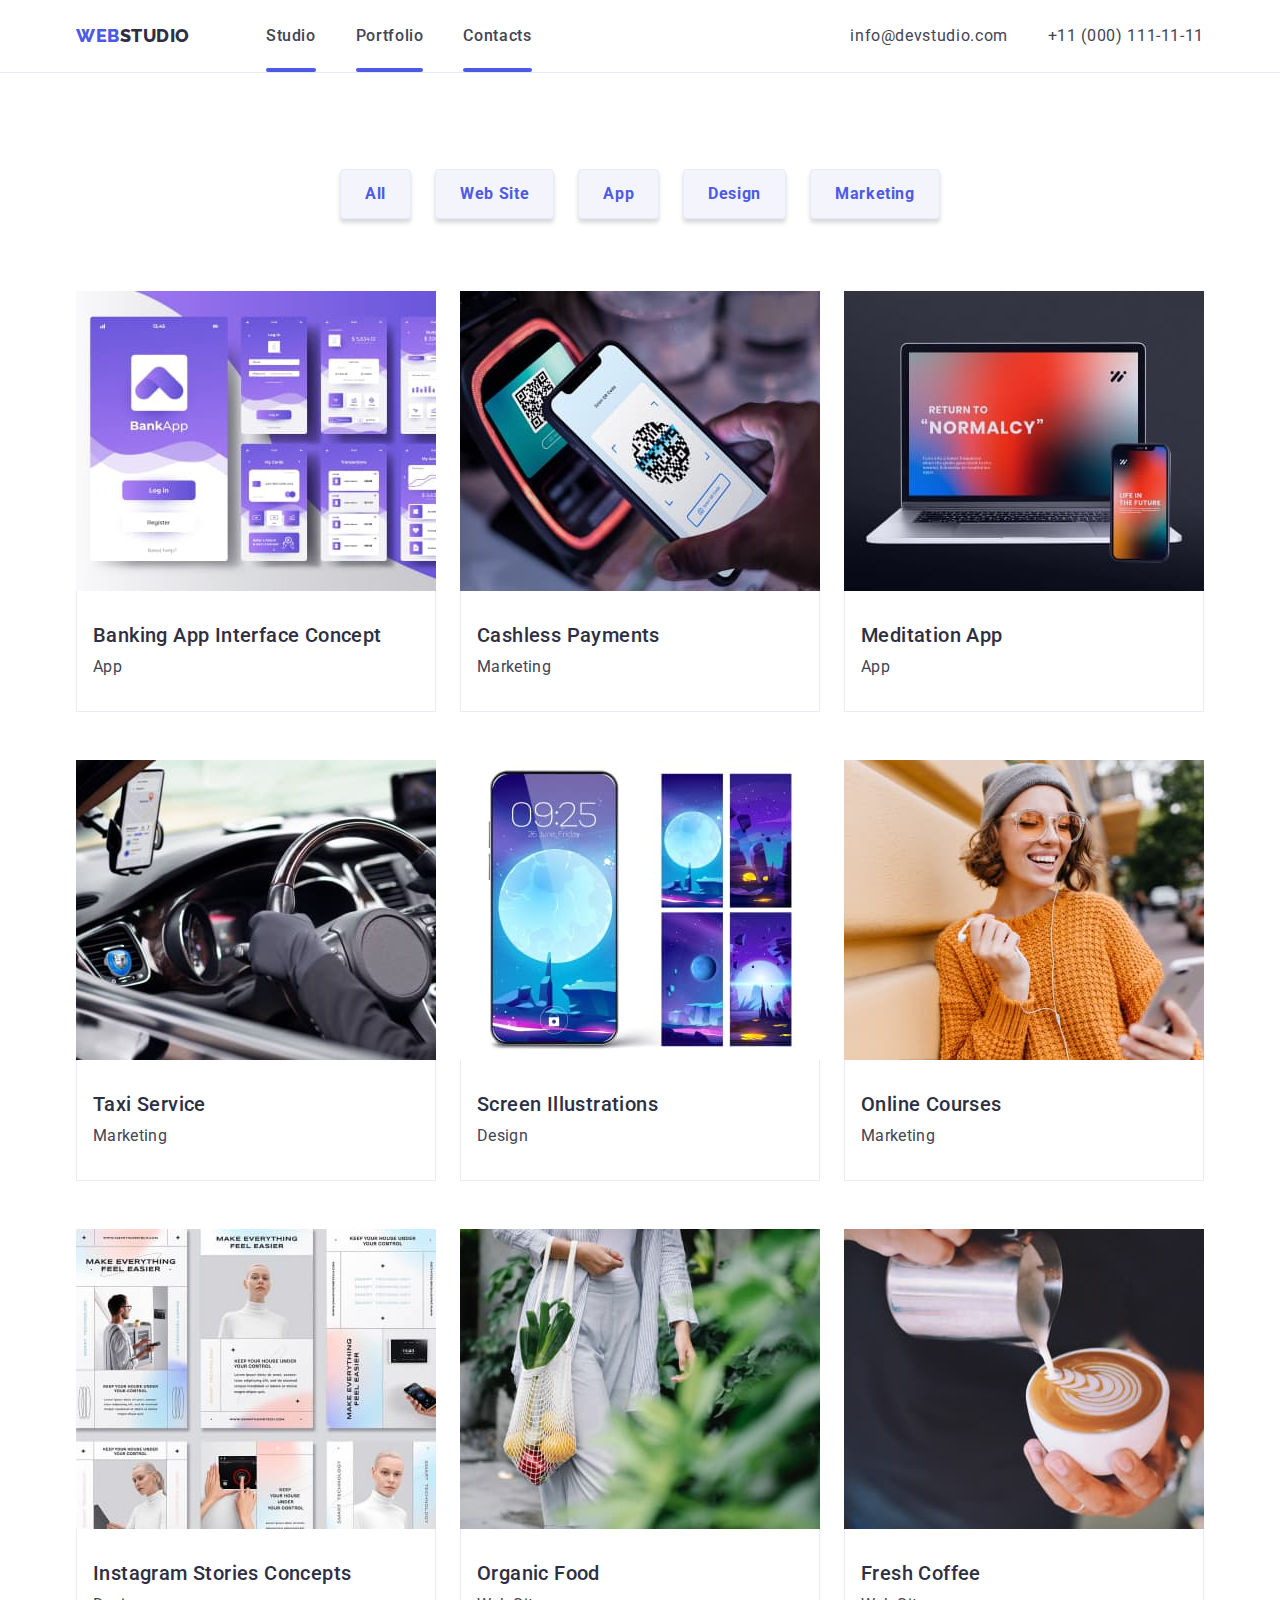
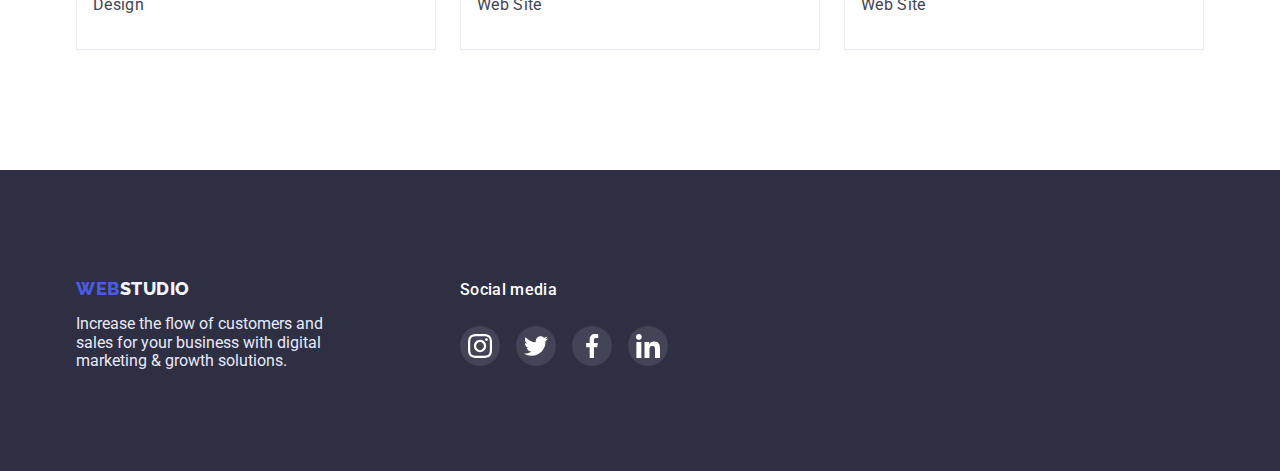
==== portfolio.html @ 88626287 "Initial commit" ====
<!DOCTYPE html>
<html lang="en">
  <head>
    <meta charset="UTF-8" />
    <meta
      name="Studio creating websites for any demand"
      content="width=device-width, initial-scale=1.0"
    />
    <title class="headlines-two">Web Studio(Version 3)</title>

    <link
      rel="stylesheet"
      href="https://cdn.jsdelivr.net/npm/modern-normalize@1.1.0/modern-normalize.min.css"
    />
    <link rel="stylesheet" href="./css/styles.css" />
  </head>

  <body class="body-style">
    <section class="bottom-border">
      <header class="container header-container">
        <nav class="header-container">
          <a href="./index.html"
            ><span class="headerlogo-one">WEB</span
            ><span class="headerlogo-two">STUDIO</span></a
          >

          <ul class="uppermenu">
            <li class="uppermenu-item">
              <a class="link active-link" href="index.html">Studio</a>
            </li>
            <li class="uppermenu-item">
              <a class="link active-link" href="portfolio.html">Portfolio</a>
            </li>
            <li class="uppermenu-item">
              <a class="link active-link" href="">Contacts</a>
            </li>
          </ul>
        </nav>
        <address>
          <ul class="uppermenu">
            <li class="contacts-container">
              <a class="link-contacts" href="mailto:info@devstudio.com"
                >info@devstudio.com</a
              >
            </li>
            <li>
              <a class="link-contacts" href="tel:+110001111111"
                >+11 (000) 111-11-11</a
              >
            </li>
          </ul>
        </address>
      </header>
    </section>
    <main>
      <section class="portfolio-margin container">
        <h1 hidden>Portfolio of Our Works</h1>
        <ul class="filters-line">
          <li><button class="filter-buttons" type="button">All</button></li>
          <li>
            <button class="filter-buttons" type="button">Web Site</button>
          </li>
          <li><button class="filter-buttons" type="button">App</button></li>
          <li><button class="filter-buttons" type="button">Design</button></li>
          <li>
            <button class="filter-buttons" type="button">Marketing</button>
          </li>
        </ul>

        <ul class="portfolio-cards">
          <li>
            <a class="portfolio-shadows portfolio-item" href="#">
              <div class="card-content-box">
                <img
                  src="./images/portfolio-images/banking-app-interface-concept.jpg"
                  alt="example of banking app interface"
                  width="360"
                  height="300"
                />
                <div class="overlay">
                  <p class="overlay-text">
                    14 Stylish and User-Friendly App Design Concepts · Task
                    Manager App · Calorie Tracker App · Exotic Fruit Ecommerce
                    App · Cloud Storage App
                  </p>
                </div>
              </div>
              <div class="portfolio-cards-content">
                <h2 class="headlines-three">Banking App Interface Concept</h2>
                <p class="body-text">App</p>
              </div>
            </a>
          </li>
          <li>
            <a class="portfolio-shadows portfolio-item" href="">
              <div class="card-content-box">
                <img
                  src="./images/portfolio-images/cashless-payments.jpg"
                  alt="example of cashless payments"
                  width="360"
                  height="300"
                />
                <div class="overlay">
                  <p class="overlay-text">
                    14 Stylish and User-Friendly App Design Concepts · Task
                    Manager App · Calorie Tracker App · Exotic Fruit Ecommerce
                    App · Cloud Storage App
                  </p>
                </div>
              </div>
              <div class="portfolio-cards-content">
                <h2 class="headlines-three">Cashless Payments</h2>
                <p class="body-text">Marketing</p>
              </div>
            </a>
          </li>
          <li>
            <a class="portfolio-shadows portfolio-item" href="">
              <div class="card-content-box">
                <img
                  src="./images/portfolio-images/meditation-app.jpg"
                  alt="example of meditation app"
                  width="360"
                  height="300"
                />
                <div class="overlay">
                  <p class="overlay-text">
                    14 Stylish and User-Friendly App Design Concepts · Task
                    Manager App · Calorie Tracker App · Exotic Fruit Ecommerce
                    App · Cloud Storage App
                  </p>
                </div>
              </div>
              <div class="portfolio-cards-content">
                <h2 class="headlines-three">Meditation App</h2>
                <p class="body-text">App</p>
              </div>
            </a>
          </li>
          <li>
            <a class="portfolio-shadows portfolio-item" href="">
              <div class="card-content-box">
                <img
                  src="./images/portfolio-images/taxi-service.jpg"
                  alt="example of taxi service"
                  width="360"
                  height="300"
                />
                <div class="overlay">
                  <p class="overlay-text">
                    14 Stylish and User-Friendly App Design Concepts · Task
                    Manager App · Calorie Tracker App · Exotic Fruit Ecommerce
                    App · Cloud Storage App
                  </p>
                </div>
              </div>
              <div class="portfolio-cards-content">
                <h2 class="headlines-three">Taxi Service</h2>
                <p class="body-text">Marketing</p>
              </div>
            </a>
          </li>
          <li>
            <a class="portfolio-shadows portfolio-item" href="">
              <div class="card-content-box">
                <img
                  src="./images/portfolio-images/screen-illustrations.jpg"
                  alt="example of screen illustrations"
                  width="360"
                  height="300"
                />
                <div class="overlay">
                  <p class="overlay-text">
                    14 Stylish and User-Friendly App Design Concepts · Task
                    Manager App · Calorie Tracker App · Exotic Fruit Ecommerce
                    App · Cloud Storage App
                  </p>
                </div>
              </div>
              <div class="portfolio-cards-content">
                <h2 class="headlines-three">Screen Illustrations</h2>
                <p class="body-text">Design</p>
              </div>
            </a>
          </li>
          <li>
            <a class="portfolio-shadows portfolio-item" href="">
              <div class="card-content-box">
                <img
                  src="./images/portfolio-images/online-courses.jpg"
                  alt="example of online courses"
                  width="360"
                  height="300"
                />
                <div class="overlay">
                  <p class="overlay-text">
                    14 Stylish and User-Friendly App Design Concepts · Task
                    Manager App · Calorie Tracker App · Exotic Fruit Ecommerce
                    App · Cloud Storage App
                  </p>
                </div>
              </div>
              <div class="portfolio-cards-content">
                <h2 class="headlines-three">Online Courses</h2>
                <p class="body-text">Marketing</p>
              </div>
            </a>
          </li>
          <li>
            <a class="portfolio-shadows portfolio-item" href="">
              <div class="card-content-box">
                <img
                  src="./images/portfolio-images/instagram-stories-concept.jpg"
                  alt="example of instagram stories"
                  width="360"
                  height="300"
                />
                <div class="overlay">
                  <p class="overlay-text">
                    14 Stylish and User-Friendly App Design Concepts · Task
                    Manager App · Calorie Tracker App · Exotic Fruit Ecommerce
                    App · Cloud Storage App
                  </p>
                </div>
              </div>
              <div class="portfolio-cards-content">
                <h2 class="headlines-three">Instagram Stories Concepts</h2>
                <p class="body-text">Design</p>
              </div>
            </a>
          </li>
          <li>
            <a class="portfolio-shadows portfolio-item" href="">
              <div class="card-content-box">
                <img
                  src="./images/portfolio-images/organic-food.jpg"
                  alt="example of organic food web-site"
                  width="360"
                  height="300"
                />
                <div class="overlay">
                  <p class="overlay-text">
                    14 Stylish and User-Friendly App Design Concepts · Task
                    Manager App · Calorie Tracker App · Exotic Fruit Ecommerce
                    App · Cloud Storage App
                  </p>
                </div>
              </div>
              <div class="portfolio-cards-content">
                <h2 class="headlines-three">Organic Food</h2>
                <p class="body-text">Web Site</p>
              </div>
            </a>
          </li>
          <li>
            <a class="portfolio-shadows portfolio-item" href="">
              <div class="card-content-box">
                <img
                  src="./images/portfolio-images/fresh-coffee.jpg"
                  alt="example of fresh coffee web-site"
                  width="360"
                  height="300"
                />
                <div class="overlay">
                  <p class="overlay-text">
                    14 Stylish and User-Friendly App Design Concepts · Task
                    Manager App · Calorie Tracker App · Exotic Fruit Ecommerce
                    App · Cloud Storage App
                  </p>
                </div>
              </div>
              <div class="portfolio-cards-content">
                <h2 class="headlines-three">Fresh Coffee</h2>
                <p class="body-text">Web Site</p>
              </div>
            </a>
          </li>
        </ul>
      </section>
    </main>
    <footer class="background-footer">
      <div class="container footer-logo-container">
        <div>
          <a class="link" href="index.html">
            <span class="footerlogo-one">WEB</span
            ><span class="footerlogo-two">STUDIO</span></a
          >
          <p class="white-text">
            Increase the flow of customers and sales for your business with
            digital marketing & growth solutions.
          </p>
        </div>
        <div class="footer-container">
          <p class="footer-text-medium">Social media</p>
          <ul class="social-media-icons-list">
            <li>
              <a
                class="footer-icons-button"
                href="https://www.instagram.com/"
                target="_blank"
                rel="noopener noreferrer"
              >
                <svg class="social-media-footer-icons" width="24" height="24">
                  <use href="./images/svg/icons.svg#instagram"></use>
                </svg>
              </a>
            </li>
            <li>
              <a
                class="footer-icons-button"
                href="https://twitter.com/"
                target="_blank"
                rel="noopener noreferrer"
              >
                <svg class="social-media-footer-icons" width="24" height="24">
                  <use href="./images/svg/icons.svg#twitter"></use>
                </svg>
              </a>
            </li>
            <li>
              <a
                class="footer-icons-button"
                href="https://facebook.com/"
                target="_blank"
                rel="noopener noreferrer"
              >
                <svg class="social-media-footer-icons" width="24" height="24">
                  <use href="./images/svg/icons.svg#facebook"></use>
                </svg>
              </a>
            </li>
            <li>
              <a
                class="footer-icons-button"
                href="https://linkedin.com/"
                target="_blank"
                rel="noopener noreferrer"
              >
                <svg class="social-media-footer-icons" width="24" height="24">
                  <use href="./images/svg/icons.svg#linkedin"></use>
                </svg>
              </a>
            </li>
          </ul>
        </div>
      </div>
    </footer>
  </body>
</html>
---- css/styles.css ----
@import url("https://fonts.googleapis.com/css2?family=Raleway:wght@400;500;600;700;800;900&display=swap");
@import url("https://fonts.googleapis.com/css2?family=Roboto:wght@100;300;400;500;700;900&display=swap");

/* MAIN SETTINGS */
:root {
  --primary-brand-iris: #4d5ae5;
  --pressed-state-ocean: #404bbf;
  --dark-navy-blue: #2e2f42;
  --success-green: #31d0aa;
  --text-slate: #434455;
  --subtle-text-light-slate: #8e8f99;
  --accent-cornflower: #e7e9fc;
  --light-cloud: #f4f4fd;
  --white-text: #ffffff;
}
h1,
h2,
h3,
p {
  margin-top: 0;
  margin-bottom: 0;
}
ul {
  margin: 0;
  padding: 0;
}
img {
  display: block;
}
body {
  margin: 0;
  padding: 0;
}
.container {
  width: 1158px;
  margin-left: auto;
  margin-right: auto;
  padding-left: 15px;
  padding-right: 15px;
}
.is-hidden {
  visibility: hidden;
  pointer-events: none;
  opacity: 0;
}
/* -------------------------------------------------- */

.section-margin {
  padding-bottom: 120px;
  padding-top: 120px;
}
.second-section-margin {
  padding-top: 120px;
}
.header-container {
  display: flex;
  align-items: center;
  justify-content: space-between;
}
header {
  padding-top: 24px;
  padding-bottom: 24px;
}
.footer-container {
  display: flex;
  flex-direction: column;
  align-items: flex-start;
  margin-left: 120px;
}

.title {
  font-family: "Roboto", sans-serif;
  color: var(--dark-navy-blue);
  font-size: 56px;
  line-height: 1.5;
  letter-spacing: 0.02em;
}

/* HEADLINES */
.headlines-one {
  color: var(--white-text);
  font-size: 56px;
  font-weight: 700;
  line-height: 1.5;
  max-width: 500px;
  margin-left: auto;
  margin-right: auto;
  margin-bottom: 48px;
  letter-spacing: 0.02em;
  align-items: center;
}
.headlines-two {
  color: var(--dark-navy-blue);
  font-size: 36px;
  font-weight: 700;
  letter-spacing: 0.02em;
  text-align: center;
}
.headlines-three {
  color: var(--dark-navy-blue);
  font-size: 20px;
  font-weight: 500;
  letter-spacing: 0.02em;
  line-height: 24px;
}

/* -------------------------------------------------- */

.body-style {
  font-family: "Roboto", sans-serif;
  color: var(--dark-navy-blue);
}
.body-text {
  color: var(--text-slate);
  font-size: 16px;
  letter-spacing: 0.02em;
  line-height: 1.5;
  line-height: 24px;
  margin-top: 8px;
}
.body-text-medium {
  color: var(--white-text);
  font-size: 16px;
  letter-spacing: 0.02em;
  line-height: 1.5;
  line-height: 24px;
  margin-top: 8px;
  font-weight: 500;
}
.small-text {
  color: var(--text-slate);
  font-size: 12px;
  font-weight: 400;
  letter-spacing: 0.04em;
  padding-left: 16px;
  line-height: 14px;
  padding-bottom: 32px;
}

/* LINK */

.link {
  color: var(--text-slate);
  font-size: 118x;
  font-style: normal;
  font-weight: 500;
  line-height: 16px;
  letter-spacing: 0.04em;
  text-decoration: none;
  transition: color 250ms cubic-bezier(0.4, 0, 0.2, 1);
}
.link:hover,
.link:focus {
  color: var(--pressed-state-ocean);
}

.active-link {
  position: relative;
}

.active-link::after {
  position: absolute;
  display: block;
  content: "";
  width: 100%;
  height: 4px;
  background-color: var(--primary-brand-iris);
  border-radius: 2px;
  margin-top: 20px;
  margin-bottom: 20px;
}
.link-contacts {
  color: var(--text-slate);
  font-size: 118x;
  font-style: normal;
  font-weight: 400;
  line-height: 16px;
  letter-spacing: 0.04em;
  text-decoration: none;
  transition: color 250ms cubic-bezier(0.4, 0, 0.2, 1);
}
.contacts-container {
  margin-left: auto;
  margin-right: 40px;
}
.link-contacts:hover,
.link-contacts:focus {
  color: var(--pressed-state-ocean);
}
.link:active {
  color: var(--pressed-state-ocean);
}

.link-contacts:active {
  color: var(--pressed-state-ocean);
}

/* -------------------------------------------------- */

/* BUTTONS/ FILTERS */
.buttons {
  font-family: "Roboto", sans-serif;
  color: var(--white-text);
  font-size: 16px;
  font-weight: 500;
  background-color: var(--primary-brand-iris);
  line-height: 1.5;
  letter-spacing: 0.04em;
  border-radius: 4px;
  cursor: pointer;
  min-width: 169px;
  min-height: 56px;
  text-align: center;
  border: none;
  box-shadow: 0px 4px 4px rgba(0, 0, 0, 0.15);
  transition: background-color 250ms cubic-bezier(0.4, 0, 0.2, 1);
}
.buttons:hover,
.buttons:focus {
  background-color: var(--pressed-state-ocean);
}

.filters-line {
  display: flex;
  justify-content: center;
  list-style: none;
  gap: 24px;
  padding-bottom: 72px;
}
.filter-buttons {
  border: 1px solid var(--accent-cornflower);
  background-color: var(--light-cloud);
  color: var(--primary-brand-iris);
  font-size: 16px;
  font-weight: 700;
  line-height: 1.5;
  letter-spacing: 0.04em;
  border-radius: 4px;
  box-shadow: 0px 4px 4px rgba(0, 0, 0, 0.15);
  list-style: none;
  display: flex;
  padding: 12px 24px 12px 24px;
  cursor: pointer;
  transition: background-color 250ms cubic-bezier(0.4, 0, 0.2, 1),
    border 250ms cubic-bezier(0.4, 0, 0.2, 1),
    color 250ms cubic-bezier(0.4, 0, 0.2, 1),
    box-shadow 250ms cubic-bezier(0.4, 0, 0.2, 1);
}
.filter-buttons:hover,
.filter-buttons:focus {
  border: 1px solid var(--primary-brand-iris);
  background-color: var(--primary-brand-iris);
  color: var(--white-text);
  box-shadow: 0px 4px 4px rgba(0, 0, 0, 0.15);
}

/* -------------------------------------------------- */

/* BACKGROUNDS */

.background-top {
  background-image: linear-gradient(
      to right,
      rgba(46, 47, 66, 0.7),
      rgba(46, 47, 66, 0.7)
    ),
    url(../images/people-office.jpg);
  max-width: 1440px;
  background-size: cover;
  background-repeat: no-repeat;
  background-position: center;
  text-align: center;
  padding-top: 188px;
  padding-bottom: 188px;
  margin-left: auto;
  margin-right: auto;
}

.background-footer {
  display: flex;
  align-items: baseline;
  background-color: var(--dark-navy-blue);
  padding-top: 100px;
  padding-bottom: 100px;
}
.background-our-team {
  background-color: var(--light-cloud);
}
.footer-text-medium {
  color: var(--white-text);
  font-size: 16px;
  letter-spacing: 0.02em;
  line-height: 1.5;
  line-height: 24px;
  margin-top: 8px;
  font-weight: 500;
  margin-bottom: 16px;
}
.white-text {
  color: var(--accent-cornflower);
  font-size: 16px;
  font-weight: 400;
  max-width: 264px;
  margin-top: 16px;
}

/*appearance of team cards*/
.team-cards {
  list-style: none;
  justify-content: space-between;
  line-height: 8px;
  border-radius: 0px 0px 4px 4px;
  background-color: var(--white-text);
  text-align: center;
  box-shadow: 0px 1px 6px rgba(46, 47, 66, 0.08),
    0px 1px 1px rgba(46, 47, 66, 0.16), 0px 2px 1px rgba(46, 47, 66, 0.08);
}

.subtitle {
  margin-bottom: 8px;
}
.team-members {
  margin-top: 32px;
  margin-bottom: 32px;
  margin-left: 16px;
  margin-right: 16px;
}
/*team cards list*/
.list {
  list-style: none;
  display: flex;
  margin-top: 72px;
  gap: 24px;
}

.activities {
  display: flex;
  flex-wrap: wrap;
  flex-direction: column;
  align-items: flex-start;
}

.portfolio-cards {
  list-style: none;
  display: flex;
  flex-wrap: wrap;
  justify-content: space-between;
  line-height: 8px;
  column-gap: calc(100% - 2 * 24px) / 3;
  row-gap: 48px;
}
.portfolio-shadow {
  display: block;
}
.portfolio-item:focus,
.portfolio-shadows:hover {
  display: block;
  box-sizing: border-box;
  box-shadow: 0px 1px 6px rgba(46, 47, 66, 0.08),
    0px 1px 1px rgba(46, 47, 66, 0.16), 0px 2px 1px rgba(46, 47, 66, 0.08);
  transition: box-shadow 250ms cubic-bezier(0.4, 0, 0.2, 1);
}

.portfolio-item:hover .overlay {
  transform: translateY(0);

  display: block;
  box-shadow: 0px 1px 6px rgba(46, 47, 66, 0.08),
    0px 1px 1px rgba(46, 47, 66, 0.16), 0px 2px 1px rgba(46, 47, 66, 0.08);
}
.portfolio-item:focus .overlay {
  transform: translateY(0);
  transition: box-shadow 250ms cubic-bezier(0.4, 0, 0.2, 1);
  display: block;
  box-shadow: 0px 1px 6px rgba(46, 47, 66, 0.08),
    0px 1px 1px rgba(46, 47, 66, 0.16), 0px 2px 1px rgba(46, 47, 66, 0.08);
}
.portfolio-cards-content {
  padding-left: 16px;
  padding-top: 32px;
  padding-bottom: 32px;
  padding-right: 16px;
  border-left: solid 1px var(--accent-cornflower);
  border-right: solid 1px var(--accent-cornflower);
  border-bottom: solid 1px var(--accent-cornflower);
}

.card-content-box {
  position: relative;
  overflow: hidden;
  display: block;
}
.overlay {
  position: absolute;
  width: 100%;
  height: 100%;
  background-color: var(--primary-brand-iris);
  top: 0;
  left: 0;
  transform: translateY(100%);
  transition: transform 250ms linear;
}

.overlay-text {
  display: block;
  color: var(--light-cloud);
  font-size: 16px;
  letter-spacing: 0.02em;
  line-height: 1.5;
  line-height: 24px;
  padding-top: 40px;
  padding-left: 32px;
  padding-right: 32px;
}

.portfolio-margin {
  padding-top: 96px;
  padding-bottom: 120px;
}

/*strong sides*/

.menu-main-page {
  list-style: none;
  display: flex;
  line-height: 8px;
  gap: 24px;
}

/*logo in header and footer*/

.footerlogo-one {
  color: var(--primary-brand-iris);
  font-family: "Raleway", sans-serif;
  font-weight: 800;
  font-size: 18px;
  letter-spacing: 0.03em;
  margin-bottom: 16px;
}
.footerlogo-two {
  color: var(--light-cloud);
  font-family: "Raleway", sans-serif;
  font-weight: 800;
  font-size: 18px;
  letter-spacing: 0.03em;
  margin-bottom: 16px;
}

.headerlogo-one {
  color: var(--primary-brand-iris);
  font-family: "Raleway", sans-serif;
  font-weight: 800;
  font-size: 18px;
  letter-spacing: 0.03em;
}
.headerlogo-two {
  color: var(--dark-navy-blue);
  font-family: "Raleway", sans-serif;
  font-weight: 800;
  font-size: 18px;
  letter-spacing: 0.03em;
  margin-right: 76px;
}
.footer-logo-container {
  display: flex;
  align-items: baseline;
}
/* -------------------------------------------------- */

/*NAVIGATION AND ADDRESS*/

.uppermenu {
  list-style: none;
  color: var(--dark-navy-blue);
  font-size: 16px;
  line-height: 1.5;
  letter-spacing: 0.02em;
  font-weight: 500;
  display: flex;
}
.uppermenu-item:not(:last-child) {
  margin-right: 40px;
}

a {
  text-decoration: none;
  position: relative;
}

.bottom-border {
  border-bottom: solid 1px;
  border-bottom-color: var(--accent-cornflower);
}
/* -------------------------------------------------- */

/* ICON STYLES */
.social-media-footer-icons {
  fill: var(--white-text);
}

.footer-icons-button {
  background-color: var(--text-slate);
  border-radius: 99999px;
  width: 40px;
  height: 40px;
  display: flex;
  justify-content: center;
  align-items: center;
  transition: background-color 250ms cubic-bezier(0.4, 0, 0.2, 1);
}

.footer-icons-button:focus,
.footer-icons-button:hover {
  background-color: var(--success-green);
  border-radius: 99999px;
}
.customer-icon-link {
  display: flex;
  justify-content: center;
  align-items: center;
  border: 1px solid var(--subtle-text-light-slate);
  border-radius: 4px;
  fill: var(--subtle-text-light-slate);
  height: 88px;
}
.customer-icon-link:hover {
  fill: var(--pressed-state-ocean);
  border: 1px solid var(--pressed-state-ocean);
  border-radius: 4px;
  transition: color 250ms cubic-bezier(0.4, 0, 0.2, 1);
}

.customer-icons-section {
  display: flex;
  justify-content: center;
  gap: 24px;
  padding-top: 72px;
  list-style: none;
}
.customer-logo-size {
  flex-basis: calc((100% - 5 * 24px) / 6);
}

.strong-sides-icons {
  display: flex;
  justify-content: center;
}

.social-media-icons-list {
  list-style: none;
  display: flex;
  justify-content: space-between;
  gap: 16px;
  margin-top: 8px;
}
.social-media-icons {
  width: 16px;
  height: 16px;
  fill: var(--white-text);
}
.social-media-icons-button {
  display: flex;
  justify-content: center;
  align-items: center;
  width: 40px;
  height: 40px;
  border-radius: 50%;
  background-color: var(--primary-brand-iris);
  transition: background-color 250ms cubic-bezier(0.4, 0, 0.2, 1);
}
.social-media-icons-button:focus,
.social-media-icons-button:hover {
  background-color: var(--pressed-state-ocean);
}
/* -------------------------------------------------- */

.strong-sides {
  display: flex;
  justify-content: center;
  align-items: center;
  width: 264px;
  height: 112px;
  border-radius: 4px;
  margin-bottom: 8px;
  background-color: var(--light-cloud);
}

/* MODAL WINDOWS */

.backdrop {
  position: fixed;
  width: 100vw;
  height: 100vh;
  top: 0;
  left: 0;
  background-color: var(--accent-cornflower);
  opacity: 0.8;
  transition: opasity 250ms linear, visability 250ms linear;
}
.backdrop.is-hidden {
  opacity: 0;
  visibility: hidden;
  pointer-events: none;
}
.backdrop.is-hidden > .modal {
  transform: translate(-50%, -50%) scale(0.6);
}
.modal {
  position: absolute;
  width: 408px;
  height: 576px;
  left: 516px;
  top: 88px;
  background-color: #fcfcfc;

  transition: transform 250ms cubic-bezier(0.4, 0, 0.2, 1);
  box-shadow: 0px 1px 1px rgba(0, 0, 0, 0.14), 0px 1px 3px rgba(0, 0, 0, 0.12),
    0px 2px 1px rgba(0, 0, 0, 0.2);
  border-radius: 4px;
}
.button-close {
  position: absolute;
  border-radius: 50%;
  background-color: var(--accent-cornflower);
  border: 1px solid rgba(0, 0, 0, 0.1);
  width: 24px;
  height: 24px;
  left: 876px;
  top: 112px;
}
.close-icon {
  position: absolute;
  left: 876px;
  top: 112px;
  fill: var(--dark-navy-blue);
}
/* -------------------------------------------------- */
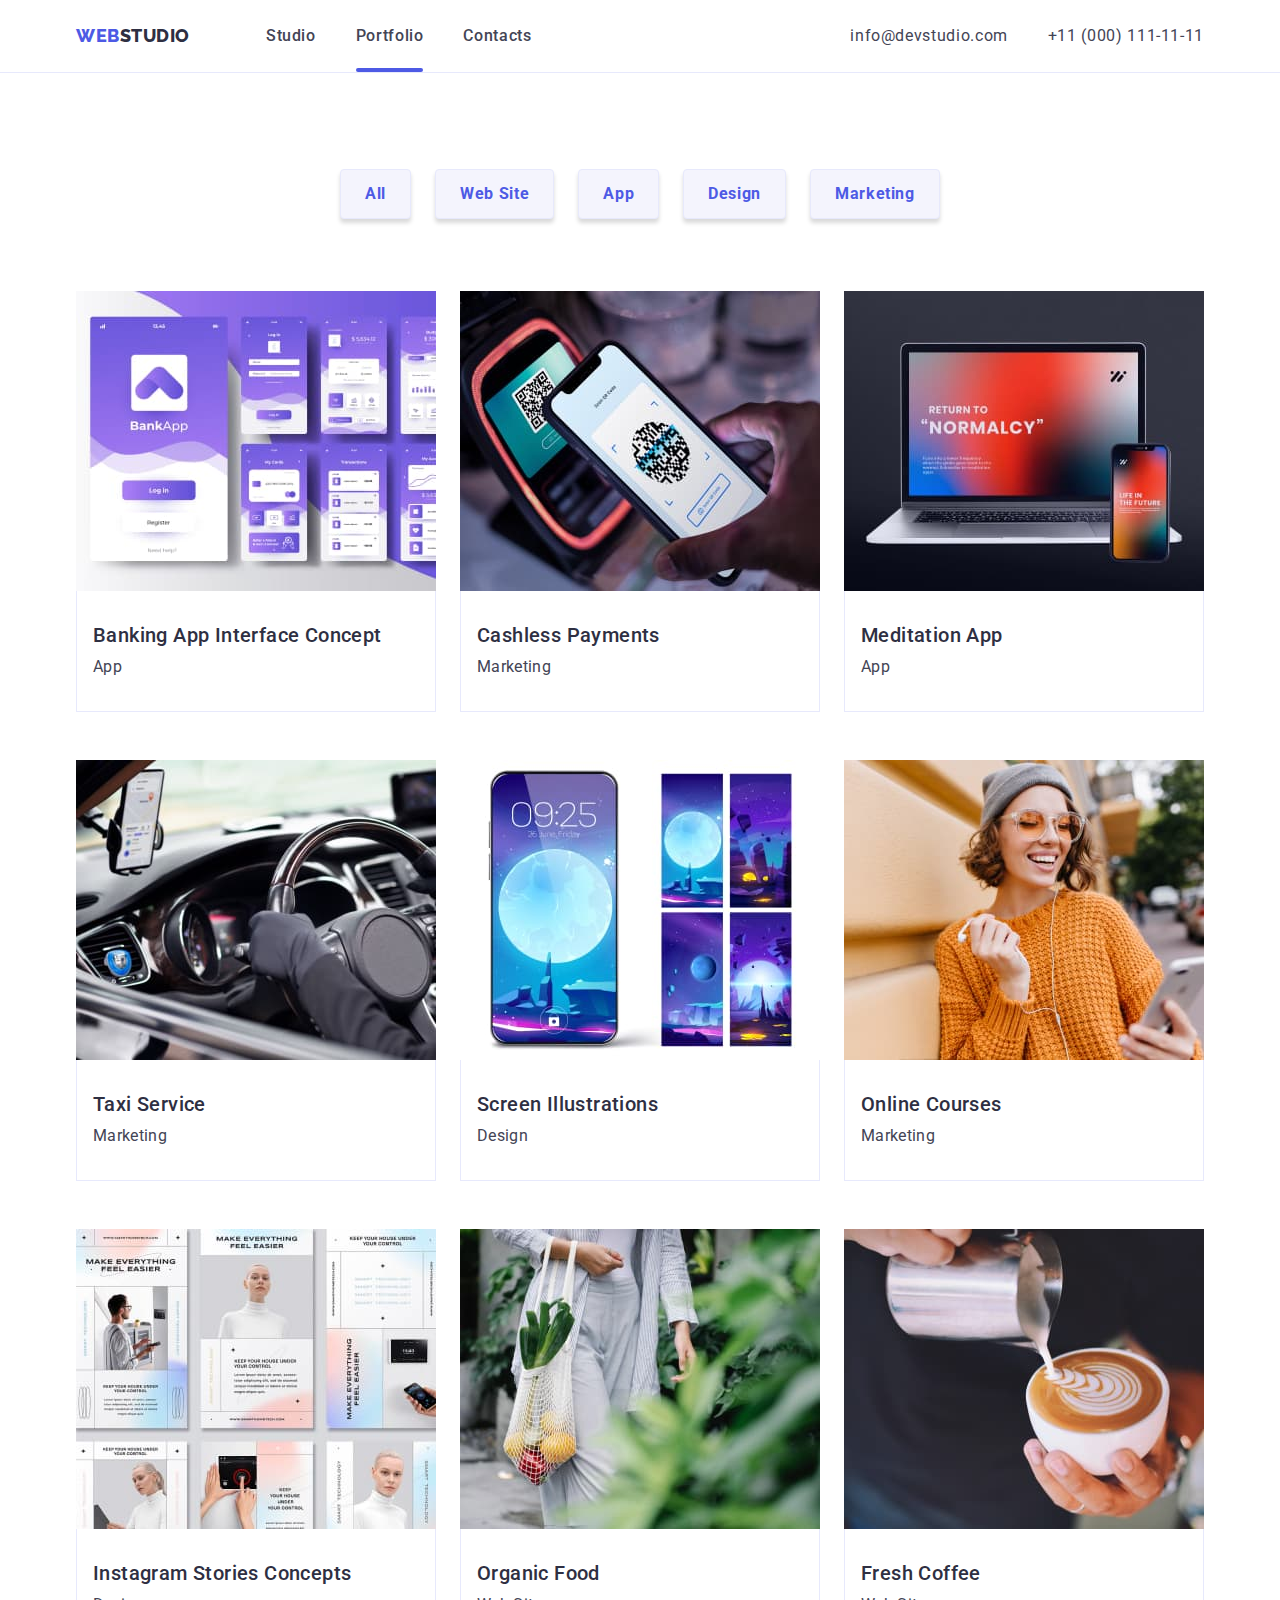
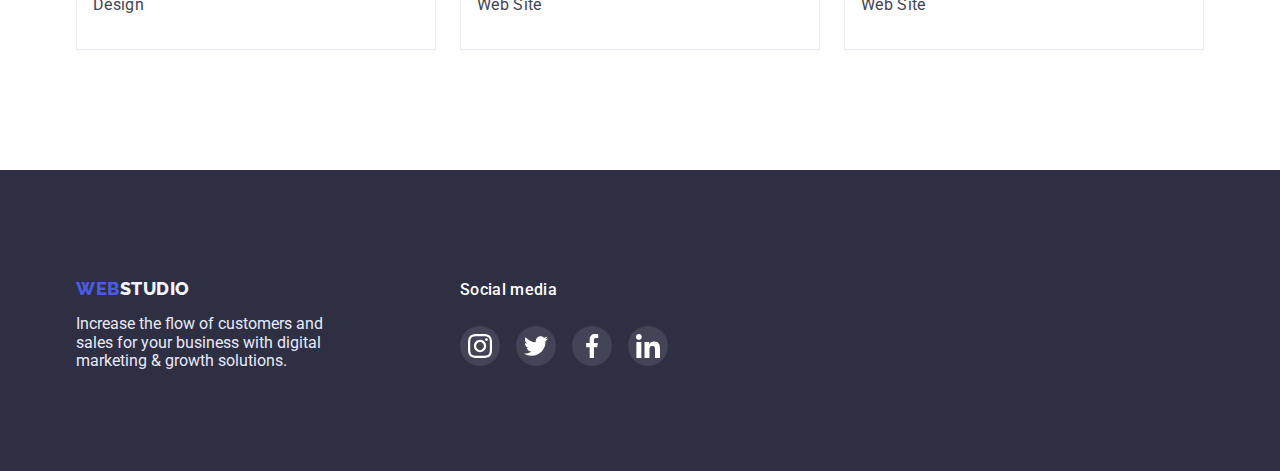
==== commit 3fadaf7e: "not finished" ====
--- a/portfolio.html
+++ b/portfolio.html
@@ -26,13 +26,13 @@
 
           <ul class="uppermenu">
             <li class="uppermenu-item">
-              <a class="link active-link" href="index.html">Studio</a>
+              <a class="link" href="index.html">Studio</a>
             </li>
             <li class="uppermenu-item">
               <a class="link active-link" href="portfolio.html">Portfolio</a>
             </li>
             <li class="uppermenu-item">
-              <a class="link active-link" href="">Contacts</a>
+              <a class="link" href="">Contacts</a>
             </li>
           </ul>
         </nav>
--- a/css/styles.css
+++ b/css/styles.css
@@ -204,7 +204,7 @@
   font-size: 16px;
   font-weight: 500;
   background-color: var(--primary-brand-iris);
-  line-height: 1.5;
+  line-height: calc(24 / 16);
   letter-spacing: 0.04em;
   border-radius: 4px;
   cursor: pointer;
@@ -282,6 +282,11 @@
   background-color: var(--dark-navy-blue);
   padding-top: 100px;
   padding-bottom: 100px;
+  display: flex;
+  align-items: baseline;
+  justify-content: space-between;
+  margin-left: auto;
+  margin-right: auto;
 }
 .background-our-team {
   background-color: var(--light-cloud);
@@ -398,7 +403,7 @@
   top: 0;
   left: 0;
   transform: translateY(100%);
-  transition: transform 250ms linear;
+  transition: transform 250ms cubic-bezier(0.4, 0, 0.2, 1);
 }
 
 .overlay-text {
@@ -522,12 +527,13 @@
   border-radius: 4px;
   fill: var(--subtle-text-light-slate);
   height: 88px;
+  transition: fill 250ms cubic-bezier(0.4, 0, 0.2, 1),
+    border 250ms cubic-bezier(0.4, 0, 0.2, 1);
 }
 .customer-icon-link:hover {
   fill: var(--pressed-state-ocean);
   border: 1px solid var(--pressed-state-ocean);
   border-radius: 4px;
-  transition: color 250ms cubic-bezier(0.4, 0, 0.2, 1);
 }
 
 .customer-icons-section {
@@ -593,9 +599,10 @@
   height: 100vh;
   top: 0;
   left: 0;
-  background-color: var(--accent-cornflower);
-  opacity: 0.8;
-  transition: opasity 250ms linear, visability 250ms linear;
+  background-color: rgba(46, 47, 66, 0.4);
+  transition: opacity 250ms cubic-bezier(0.4, 0, 0.2, 1),
+    visibility 250ms cubic-bezier(0.4, 0, 0.2, 1),
+    transform 250ms cubic-bezier(0.4, 0, 0.2, 1);
 }
 .backdrop.is-hidden {
   opacity: 0;
@@ -603,21 +610,26 @@
   pointer-events: none;
 }
 .backdrop.is-hidden > .modal {
-  transform: translate(-50%, -50%) scale(0.6);
+  transform: scale(0.6);
 }
 .modal {
+  display: flex;
+  flex-direction: column;
   position: absolute;
   width: 408px;
-  height: 576px;
-  left: 516px;
-  top: 88px;
+  height: 584px;
+  top: 50%;
+  left: 50%;
+  transform: translate(-50%, -50%);
   background-color: #fcfcfc;
-
-  transition: transform 250ms cubic-bezier(0.4, 0, 0.2, 1);
   box-shadow: 0px 1px 1px rgba(0, 0, 0, 0.14), 0px 1px 3px rgba(0, 0, 0, 0.12),
     0px 2px 1px rgba(0, 0, 0, 0.2);
   border-radius: 4px;
-}
+  transition: opacity 250ms cubic-bezier(0.4, 0, 0.2, 1),
+    visibility 250ms cubic-bezier(0.4, 0, 0.2, 1),
+    transform 250ms cubic-bezier(0.4, 0, 0.2, 1);
+}
+
 .button-close {
   position: absolute;
   border-radius: 50%;
@@ -625,13 +637,251 @@
   border: 1px solid rgba(0, 0, 0, 0.1);
   width: 24px;
   height: 24px;
-  left: 876px;
-  top: 112px;
+  top: 24px;
+  right: 24px;
+  transition: background-color 250ms cubic-bezier(0.4, 0, 0.2, 1),
+    color 250ms cubic-bezier(0.4, 0, 0.2, 1);
+}
+
+.button-close:focus,
+.button-close:hover {
+  background-color: var(--pressed-state-ocean);
 }
 .close-icon {
+  display: flex;
+  justify-content: center;
+  align-items: center;
+  fill: var(--dark-navy-blue);
+  transition: background-color 250ms cubic-bezier(0.4, 0, 0.2, 1),
+    color 250ms cubic-bezier(0.4, 0, 0.2, 1);
+}
+.close-icon:focus,
+.close-icon:hover {
+  fill: var(--white-text);
+}
+/* -------------------------------------------------- */
+.modal {
+  padding-top: 72px;
+  padding-left: 24px;
+  padding-right: 24px;
+  max-width: 100%;
   position: absolute;
-  left: 876px;
-  top: 112px;
+  transform: translate(-50%, -50%);
+}
+.form-modal {
+  width: 100%;
+  display: flex;
+  flex-direction: column;
+  align-items: center;
+}
+.modal-form-title {
+  color: var(--dark-navy-blue);
+  font-family: "Roboto";
+  font-style: normal;
+  font-weight: 500;
+  font-size: 16px;
+  line-height: calc(24 / 16);
+  margin-bottom: 8px;
+}
+label {
+  width: 100%;
+}
+.checkbox-custom {
+  display: inline-flex;
+  justify-content: center;
+  align-items: center;
+  border: 2px solid var(--dark-navy-blue);
+  border-radius: 2px;
+  width: 16px;
+  height: 16px;
+}
+.checkbox {
+  margin-bottom: 24px;
+}
+.checkbox-icon {
+  opacity: 0;
+  fill: var(--white-text);
+}
+.checkbox-square:checked + .checkbox .checkbox-custom {
+  background-color: var(--pressed-state-ocean);
+  border-color: transparent;
+}
+
+.checkbox-square:checked + .checkbox .checkbox-icon {
+  opacity: 1;
+}
+.checkbox-text {
+  font-family: "Roboto", sans-serif;
+  font-weight: 400;
+  font-size: 12px;
+  line-height: calc(14 / 12);
+  color: var(--text-slate);
+}
+.checkbox-text > a {
+  font-family: "Roboto", sans-serif;
+  font-size: 12px;
+  line-height: calc(16 / 12);
+  font-weight: 400;
+  color: var(--primary-brand-iris);
+}
+label {
+  margin-top: 8px;
+}
+
+.input-name {
+  height: 40px;
+  border: 1px solid rgba(46, 47, 66, 0.2);
+  border-radius: 4px;
+  width: 100%;
+  padding-left: 38px;
+  padding-right: 38px;
+}
+
+.customer-icon-link:hover {
+  fill: var(--pressed-state-ocean);
+  border: 1px solid var(--pressed-state-ocean);
+  border-radius: 4px;
+}
+
+.name-icon {
   fill: var(--dark-navy-blue);
-}
-/* -------------------------------------------------- */
+  position: absolute;
+  margin-left: 16px;
+}
+
+.name-input-line {
+  display: flex;
+  align-items: center;
+  justify-content: flex-start;
+}
+.input-telephone-number {
+  height: 40px;
+  border: 1px solid rgba(46, 47, 66, 0.2);
+  border-radius: 4px;
+  width: 100%;
+  padding-left: 38px;
+  padding-right: 38px;
+}
+
+.phone-icon {
+  fill: var(--dark-navy-blue);
+  position: absolute;
+  margin-left: 16px;
+}
+.phone-input-line {
+  display: flex;
+  align-items: center;
+  justify-content: flex-start;
+}
+.phone-input-line:focus-within {
+  border-color: var(--pressed-state-ocean);
+}
+
+.input-email-address {
+  height: 40px;
+  border: 1px solid rgba(46, 47, 66, 0.2);
+  border-radius: 4px;
+  width: 100%;
+  padding-left: 38px;
+  padding-right: 38px;
+}
+
+.email-address {
+  fill: var(--dark-navy-blue);
+}
+.email-input-line {
+  display: flex;
+  align-items: center;
+  justify-content: flex-start;
+}
+.email-icon {
+  position: absolute;
+  fill: var(--dark-navy-blue);
+  margin-left: 16px;
+}
+.comment {
+  height: 120px;
+  border: 1px solid rgba(46, 47, 66, 0.2);
+  border-radius: 4px;
+  font-family: "Roboto";
+  font-weight: 400;
+  font-size: 12px;
+  line-height: calc(14 / 12);
+  width: 100%;
+}
+
+.comment-input-line {
+  display: block;
+}
+.comment::placeholder {
+  font-family: "Roboto", sans-serif;
+  font-weight: 400;
+  font-size: 12px;
+  line-height: calc(14 / 12);
+}
+
+.icon-send {
+  fill: var(--white-text);
+}
+.subscription {
+  border: 1px solid #ffffff;
+  filter: drop-shadow(0px 4px 4px rgba(0, 0, 0, 0.15));
+  border-radius: 4px;
+  width: 264px;
+  height: 40px;
+  background-color: var(--dark-navy-blue);
+  padding-left: 16px;
+}
+.subscription::placeholder {
+  line-height: calc(24 / 12);
+  font-family: "Roboto", sans-serif;
+  font-weight: 400;
+  font-size: 12px;
+  color: var(--white-text);
+}
+
+.subscribe-button {
+  font-family: "Roboto", sans-serif;
+  color: var(--white-text);
+  font-size: 16px;
+  font-weight: 500;
+  background-color: var(--primary-brand-iris);
+  line-height: calc(24 / 16);
+  letter-spacing: 0.04em;
+  border-radius: 4px;
+  cursor: pointer;
+  width: 165px;
+  height: 40px;
+  padding: 8px 24px;
+  text-align: center;
+  border: none;
+  box-shadow: 0px 4px 4px rgba(0, 0, 0, 0.15);
+  transition: background-color 250ms cubic-bezier(0.4, 0, 0.2, 1);
+  display: flex;
+  justify-content: center;
+  align-items: center;
+  gap: 16px;
+}
+.subscribe-button:hover,
+.subscribe-button:focus {
+  background-color: var(--pressed-state-ocean);
+}
+
+.subscription-section {
+  gap: 24px;
+  display: flex;
+  row-gap: 24px;
+  margin-top: 16px;
+}
+.subscription-title {
+  color: var(--white-text);
+  display: flex;
+  flex-direction: column;
+  font-family: "Roboto";
+  font-style: normal;
+  font-weight: 500;
+  font-size: 16px;
+  line-height: 24px;
+  color: var(--white-text);
+  margin-left: 80px;
+}
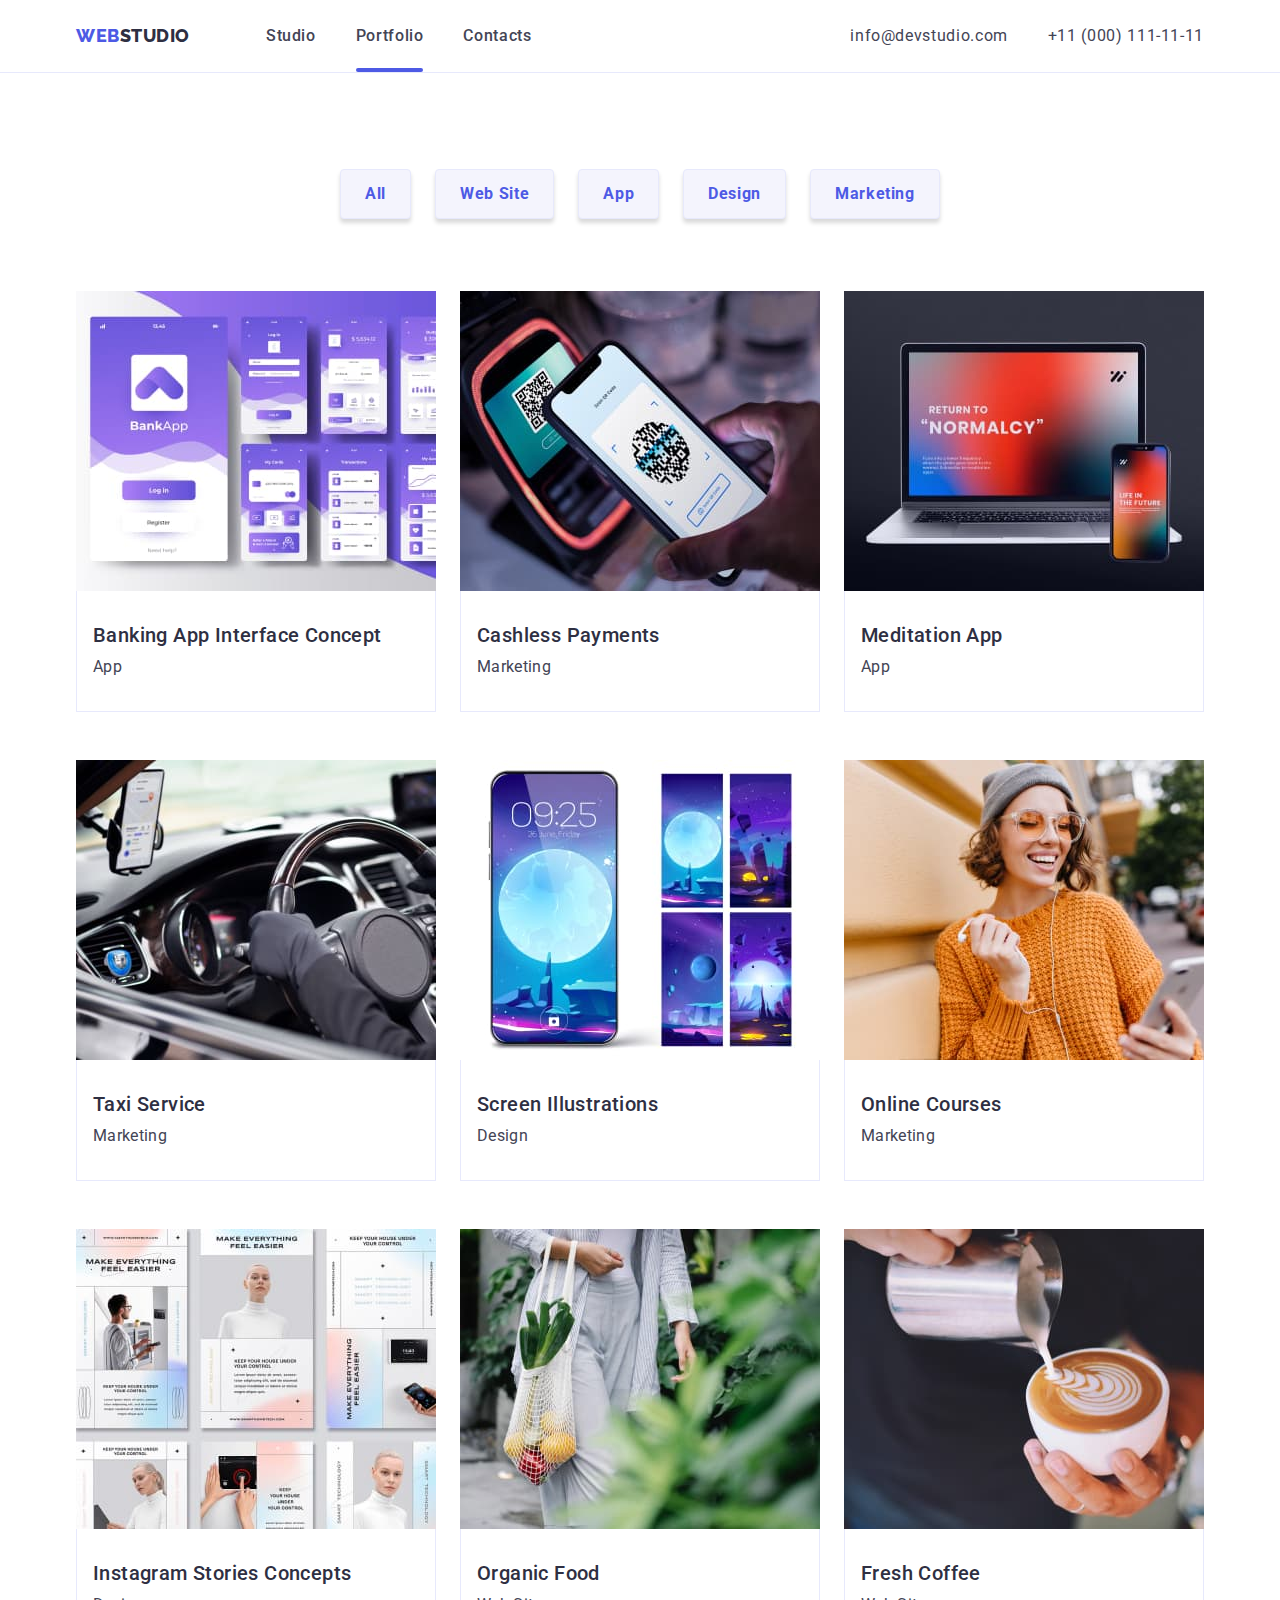
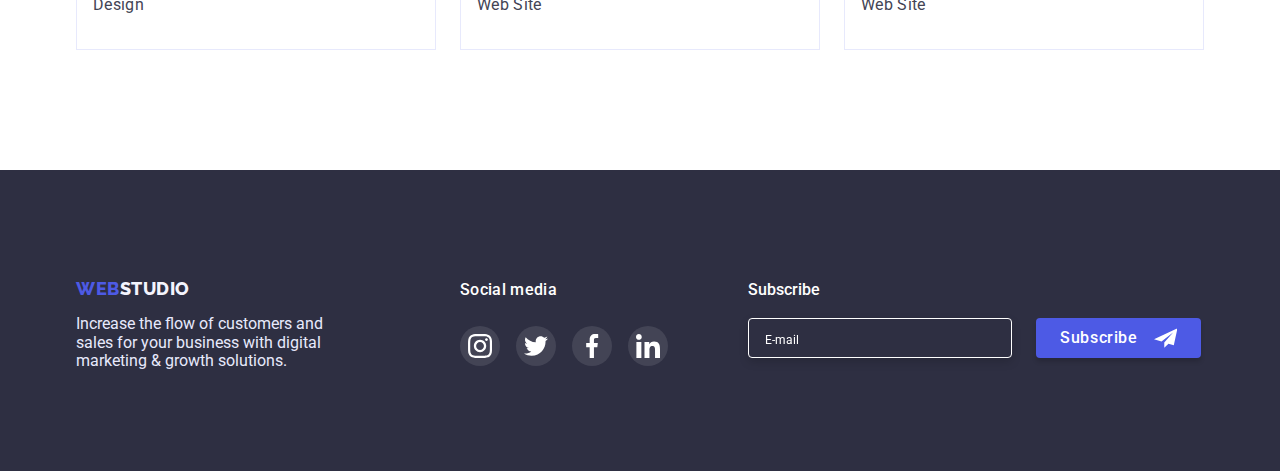
==== commit 8c9366ec: "hw6" ====
--- a/portfolio.html
+++ b/portfolio.html
@@ -343,6 +343,28 @@
             </li>
           </ul>
         </div>
+        <form>
+          <label for="subscription" class="subscription-title"
+            >Subscribe
+            <span class="subscription-section">
+              <input
+                id="subscription"
+                type="textarea"
+                class="subscription"
+                placeholder="E-mail"
+                name="subscriptrion"
+              />
+              <button class="subscribe-button" type="button">
+                Subscribe
+                <svg class="icon-send" width="24" height="24">
+                  <use href="./images/svg/icons.svg#icon-send"></use>
+                </svg>
+              </button>
+            </span>
+          </label>
+        </form>
+      </div>
+    </footer>
       </div>
     </footer>
   </body>
--- a/css/styles.css
+++ b/css/styles.css
@@ -685,12 +685,17 @@
 }
 label {
   width: 100%;
+  font-size: 12px;
+  font-family: "Roboto", sans-serif;
+  color: var(--text-slate);
+  font-weight: 400;
+  line-height: calc(14 / 12);
 }
 .checkbox-custom {
   display: inline-flex;
   justify-content: center;
   align-items: center;
-  border: 2px solid var(--dark-navy-blue);
+  border: 1px solid var(--dark-navy-blue);
   border-radius: 2px;
   width: 16px;
   height: 16px;
@@ -735,8 +740,14 @@
   width: 100%;
   padding-left: 38px;
   padding-right: 38px;
-}
-
+  outline: none;
+}
+.input-name:focus {
+  border-color: var(--primary-brand-iris);
+}
+.input-name:focus + .name-icon {
+  fill: var(--primary-brand-iris);
+}
 .customer-icon-link:hover {
   fill: var(--pressed-state-ocean);
   border: 1px solid var(--pressed-state-ocean);
@@ -753,6 +764,7 @@
   display: flex;
   align-items: center;
   justify-content: flex-start;
+  margin-bottom: 4px;
 }
 .input-telephone-number {
   height: 40px;
@@ -761,8 +773,14 @@
   width: 100%;
   padding-left: 38px;
   padding-right: 38px;
-}
-
+  outline: none;
+}
+.input-telephone-number:focus {
+  border-color: var(--primary-brand-iris);
+}
+.input-telephone-number:focus + .phone-icon {
+  fill: var(--primary-brand-iris);
+}
 .phone-icon {
   fill: var(--dark-navy-blue);
   position: absolute;
@@ -772,9 +790,7 @@
   display: flex;
   align-items: center;
   justify-content: flex-start;
-}
-.phone-input-line:focus-within {
-  border-color: var(--pressed-state-ocean);
+  margin-bottom: 4px;
 }
 
 .input-email-address {
@@ -784,8 +800,14 @@
   width: 100%;
   padding-left: 38px;
   padding-right: 38px;
-}
-
+  outline: none;
+}
+.input-email-address:focus {
+  border-color: var(--primary-brand-iris);
+}
+.input-email-address:focus + .email-icon {
+  fill: var(--primary-brand-iris);
+}
 .email-address {
   fill: var(--dark-navy-blue);
 }
@@ -793,6 +815,7 @@
   display: flex;
   align-items: center;
   justify-content: flex-start;
+  margin-bottom: 4px;
 }
 .email-icon {
   position: absolute;
@@ -808,10 +831,15 @@
   font-size: 12px;
   line-height: calc(14 / 12);
   width: 100%;
+  outline: none;
+}
+.comment:focus {
+  border-color: var(--primary-brand-iris);
 }
 
 .comment-input-line {
   display: block;
+  margin-bottom: 4px;
 }
 .comment::placeholder {
   font-family: "Roboto", sans-serif;
@@ -831,6 +859,7 @@
   height: 40px;
   background-color: var(--dark-navy-blue);
   padding-left: 16px;
+  color: var(--white-text);
 }
 .subscription::placeholder {
   line-height: calc(24 / 12);
